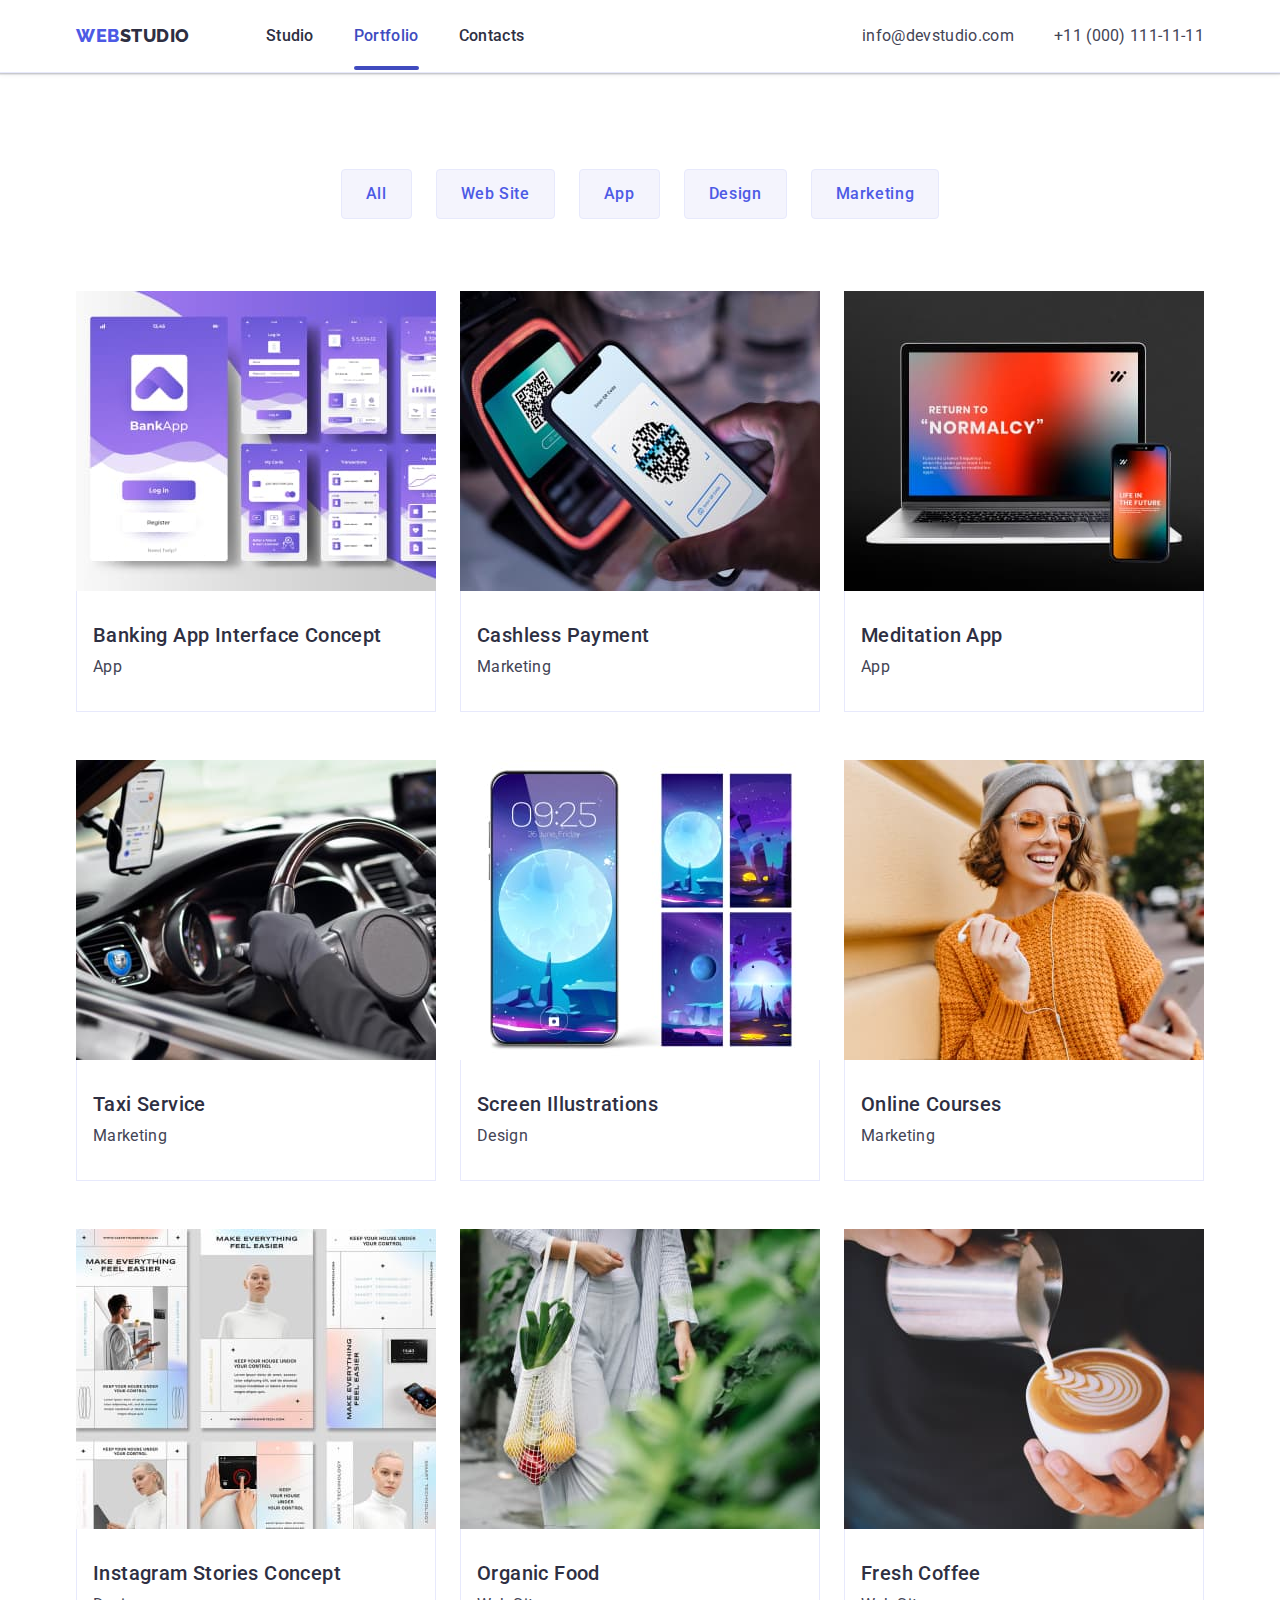
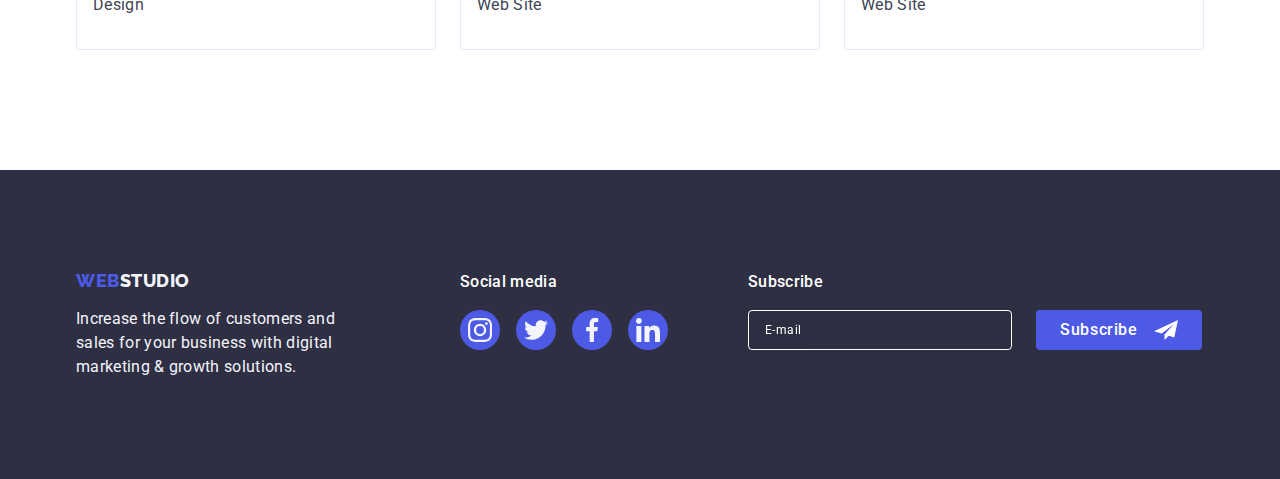
==== portfolio.html @ ccd5f192 "create repo" ====
<!DOCTYPE html>
<html lang="en">
  <head>
    <meta charset="UTF-8" />
    <meta http-equiv="X-UA-Compatible" content="IE=edge" />
    <meta name="viewport" content="width=device-width, initial-scale=1.0" />
    <link rel="preconnect" href="https://fonts.googleapis.com" />
    <link rel="preconnect" href="https://fonts.gstatic.com" crossorigin />
    <link rel="preconnect" href="https://fonts.googleapis.com" />
    <link rel="preconnect" href="https://fonts.gstatic.com" crossorigin />
    <link
      href="https://fonts.googleapis.com/css2?family=Raleway:wght@800&family=Roboto:wght@400;500;700;900&display=swap"
      rel="stylesheet"
    />
    <link
      rel="stylesheet"
      href="https://cdn.jsdelivr.net/npm/modern-normalize@1.1.0/modern-normalize.min.css"
    />
    <link rel="stylesheet" href="./css/styles.css" />
    <title><Studio>WebStudio</title>
  </head>
  <body>
    <header class="header">
      <div class="container head-container">
        <nav class="nav">
          <a href="./index.html" class="link-head link"
            >Web<span class="logo">Studio</span></a
          >
          <ul class="list nav-list">
            <li class="nav-item">
              <a class="link-nav link" href="./index.html">Studio</a>
            </li>
            <li class="nav-item">
              <a class="link-nav link active" href="./portfolio.html"
                >Portfolio</a
              >
            </li>
            <li class="nav-item">
              <a class="link-nav link" href="">Contacts</a>
            </li>
          </ul>
        </nav>
        <address class="contact">
          <ul class="list contact-list">
            <li>
              <a class="link-contact link" href="mailto:info@devstudio.com"
                >info@devstudio.com</a
              >
            </li>
            <li>
              <a class="link-contact link" href="tel:+110001111111"
                >+11 (000) 111-11-11</a
              >
            </li>
          </ul>
        </address>
      </div>
    </header>
    <main>
      <!-- ------------------------------PORTFOLIO----------------- -->

      <section class="portfolio-section">
        <div class="container portfolio-container">
          <h1 class="visually-hidden">/</h1>
          <ul class="btn-list list">
            <li class="btn-item">
              <button class="button-portfolio" type="button">All</button>
            </li>
            <li class="btn-item">
              <button class="button-portfolio" type="button">Web Site</button>
            </li>
            <li class="btn-item">
              <button class="button-portfolio" type="button">App</button>
            </li>
            <li class="btn-item">
              <button class="button-portfolio" type="button">Design</button>
            </li>
            <li class="btn-item">
              <button class="button-portfolio" type="button">Marketing</button>
            </li>
          </ul>
          <ul class="list portfolio-img">
            <li class="portfolio-item">
              <a class="portfolio-link link" href="">
                <div class="portfolio-block">
                  <img
                    src="./images/portfolio/pbanking1.jpg"
                    width="360"
                    height="300"
                    alt="Banking App Interface Concept"
                  />
                  <p class="portfolio-cover-text">
                    14 Stylish and User-Friendly App Design Concepts · Task
                    Manager App · Calorie Tracker App · Exotic Fruit Ecommerce
                    App · Cloud Storage App
                  </p>
                </div>
                <div class="title-card">
                  <h2 class="title">Banking App Interface Concept</h2>
                  <p class="text">App</p>
                </div>
              </a>
            </li>
            <li class="portfolio-item">
              <a class="portfolio-link link" href="">
                <div class="portfolio-block">
                  <img
                    src="./images/portfolio/ppayment2.jpg"
                    width="360"
                    height="300"
                    alt="Cashless Payment"
                  />
                  <p class="portfolio-cover-text">
                    14 Stylish and User-Friendly App Design Concepts · Task
                    Manager App · Calorie Tracker App · Exotic Fruit Ecommerce
                    App · Cloud Storage App
                  </p>
                </div>
                <div class="title-card">
                  <h2 class="title">Cashless Payment</h2>
                  <p class="text">Marketing</p>
                </div>
              </a>
            </li>
            <li class="portfolio-item">
              <a class="portfolio-link link" href="">
                <div class="portfolio-block">
                  <img
                    src="./images/portfolio/pmeditation3.jpg"
                    width="360"
                    height="300"
                    alt="Meditation App"
                  />
                  <p class="portfolio-cover-text">
                    14 Stylish and User-Friendly App Design Concepts · Task
                    Manager App · Calorie Tracker App · Exotic Fruit Ecommerce
                    App · Cloud Storage App
                  </p>
                </div>
                <div class="title-card">
                  <h2 class="title">Meditation App</h2>
                  <p class="text">App</p>
                </div>
              </a>
            </li>
            <li class="portfolio-item">
              <a class="portfolio-link link" href="">
                <div class="portfolio-block">
                  <img
                    src="./images/portfolio/ptaxi4.jpg"
                    width="360"
                    height="300"
                    alt="Taxi Service"
                  />
                  <p class="portfolio-cover-text">
                    14 Stylish and User-Friendly App Design Concepts · Task
                    Manager App · Calorie Tracker App · Exotic Fruit Ecommerce
                    App · Cloud Storage App
                  </p>
                </div>
                <div class="title-card">
                  <h2 class="title">Taxi Service</h2>
                  <p class="text">Marketing</p>
                </div>
              </a>
            </li>
            <li class="portfolio-item">
              <a class="portfolio-link link" href="">
                <div class="portfolio-block">
                  <img
                    src="./images/portfolio/pscreen5.jpg"
                    width="360"
                    height="300"
                    alt="Screen Illustrations"
                  />
                  <p class="portfolio-cover-text">
                    14 Stylish and User-Friendly App Design Concepts · Task
                    Manager App · Calorie Tracker App · Exotic Fruit Ecommerce
                    App · Cloud Storage App
                  </p>
                </div>
                <div class="title-card">
                  <h2 class="title">Screen Illustrations</h2>
                  <p class="text">Design</p>
                </div>
              </a>
            </li>
            <li class="portfolio-item">
              <a class="portfolio-link link" href="">
                <div class="portfolio-block">
                  <img
                    src="./images/portfolio/pcourses6.jpg"
                    width="360"
                    height="300"
                    alt="Online Courses"
                  />
                  <p class="portfolio-cover-text">
                    14 Stylish and User-Friendly App Design Concepts · Task
                    Manager App · Calorie Tracker App · Exotic Fruit Ecommerce
                    App · Cloud Storage App
                  </p>
                </div>
                <div class="title-card">
                  <h2 class="title">Online Courses</h2>
                  <p class="text">Marketing</p>
                </div>
              </a>
            </li>
            <li class="portfolio-item">
              <a class="portfolio-link link" href="">
                <div class="portfolio-block">
                  <img
                    src="./images/portfolio/pstories7.jpg"
                    width="360"
                    height="300"
                    alt="Instagram Stories Concept"
                  />
                  <p class="portfolio-cover-text">
                    14 Stylish and User-Friendly App Design Concepts · Task
                    Manager App · Calorie Tracker App · Exotic Fruit Ecommerce
                    App · Cloud Storage App
                  </p>
                </div>
                <div class="title-card">
                  <h2 class="title">Instagram Stories Concept</h2>
                  <p class="text">Design</p>
                </div>
              </a>
            </li>
            <li class="portfolio-item">
              <a class="portfolio-link link" href="">
                <div class="portfolio-block">
                  <img
                    src="./images/portfolio/porganic8.jpg"
                    width="360"
                    height="300"
                    alt="Organic Food"
                  />
                  <p class="portfolio-cover-text">
                    14 Stylish and User-Friendly App Design Concepts · Task
                    Manager App · Calorie Tracker App · Exotic Fruit Ecommerce
                    App · Cloud Storage App
                  </p>
                </div>
                <div class="title-card">
                  <h2 class="title">Organic Food</h2>
                  <p class="text">Web Site</p>
                </div>
              </a>
            </li>
            <li class="portfolio-item">
              <a class="portfolio-link link" href="">
                <div class="portfolio-block">
                  <img
                    src="./images/portfolio/pcoffee9.jpg"
                    width="360"
                    height="300"
                    alt="Fresh Coffee"
                  />
                  <p class="portfolio-cover-text">
                    14 Stylish and User-Friendly App Design Concepts · Task
                    Manager App · Calorie Tracker App · Exotic Fruit Ecommerce
                    App · Cloud Storage App
                  </p>
                </div>
                <div class="title-card">
                  <h2 class="title">Fresh Coffee</h2>
                  <p class="text">Web Site</p>
                </div>
              </a>
            </li>
          </ul>
        </div>
      </section>
    </main>
    <!-- ----------------------------------FOOTER-------------------------- -->
    <footer class="footer">
      <div class="footer-container">
        <div class="footer-position">
          <a class="link-footer link" href="./index.html"
            >Web<span class="logo-footer">Studio</span></a
          >
          <p class="footer-text">
            Increase the flow of customers and sales for your business with
            digital marketing & growth solutions.
          </p>
        </div>
        <div class="footer-soc">
          <p class="soc-title">Social media</p>
          <ul class="footer-soc-item">
            <li class="team-soc-item list">
              <a
                class="footer-soc-link"
                href=""
                aria-label="instagram"
                target="_blank"
                rel="noopener noreferrer"
              >
                <svg class="team-soc-icon" width="24" height="24">
                  <use href="./images/icons.svg#icon-instagram"></use></svg
              ></a>
            </li>

            <li class="team-soc-item list">
              <a
                class="footer-soc-link"
                href=""
                aria-label="twitter"
                target="_blank"
                rel="noopener noreferrer"
              >
                <svg class="team-soc-icon" width="24" height="24">
                  <use href="./images/icons.svg#icon-twitter"></use></svg
              ></a>
            </li>
            <li class="team-soc-item list">
              <a
                class="footer-soc-link"
                href=""
                aria-label="facebook"
                target="_blank"
                rel="noopener noreferrer"
              >
                <svg class="team-soc-icon" width="24" height="24">
                  <use href="./images/icons.svg#icon-facebook"></use></svg
              ></a>
            </li>
            <li class="team-soc-item list">
              <a
                class="footer-soc-link"
                href=""
                aria-label="linkedin"
                target="_blank"
                rel="noopener noreferrer"
              >
                <svg class="team-soc-icon" width="24" height="24">
                  <use href="./images/icons.svg#icon-linkedin"></use></svg
              ></a>
            </li>
          </ul>
        </div>

        <div class="footer-form">
          <p class="footer-title">Subscribe</p>
          <form class="subscribe-form">
            <label class="subscribe-lable">
              <input
                class="subscribe-input"
                type="email"
                name="email-address"
                placeholder="E-mail"
              />
            </label>
            <button class="subscribe-btn" type="submit">
              Subscribe
              <svg class="footer-btn-icon" width="24" height="24">
                <use href="./images/icons.svg#icon-footer_btn"></use>
              </svg>
            </button>
          </form>
        </div>
      </div>
    </footer>
  </body>
</html>
---- css/styles.css ----
:root {
  --text-color: #434455;
  --primary-color: #ffffff;
  --btn-color: #4d5ae5;
  --active-color: #404bbf;
  --second-color: #f4f4fd;
  --color-dark: #2e2f42;
  --color-grey: #8e8f99;
  --transition: 250ms cubic-bezier(0.4, 0, 0.2, 1);
  --button: #e7e9fc;
}
body {
  font-family: "Roboto", sans-serif;
  color: var(--text-color);
  background-color: var(--primary-color);
}
h1,
h2,
h3,
h4,
h5,
h6,
p {
  margin-top: 0;
  margin-bottom: 0;
}
ul,
ol {
  margin: 0;
  padding-left: 0;
}
img {
  display: block;
  max-width: 100%;
}
.visually-hidden {
  position: absolute;
  width: 1px;
  height: 1px;
  margin: -1px;
  border: 0;
  padding: 0;

  white-space: nowrap;
  clip-path: inset(100%);
  clip: rect(0 0 0 0);
  overflow: hidden;
}
.link {
  text-decoration: none;
}
.list {
  list-style: none;
}
.header {
  border-bottom: 1px solid var(--button);
  box-shadow: 0px 2px 1px rgba(46, 47, 66, 0.08),
    0px 1px 1px rgba(46, 47, 66, 0.16), 0px 1px 6px rgba(46, 47, 66, 0.08);
}
.container {
  max-width: 1158px;
  padding: 0 15px;
  margin: 0 auto;
  margin-left: auto;
  margin-right: auto;
}
/* -------------------------HEADER----------------- */
.head-container {
  display: flex;
  align-items: center;
  flex-grow: 1;
}
.nav {
  display: flex;
  align-items: center;
  flex-grow: 1;
}
.nav-list {
  display: flex;
  flex-direction: row;
  align-items: flex-start;
  gap: 40px;
}
.nav-item {
  padding: 24px 0;
}
.link-head {
  font-family: "Raleway", sans-serif;
  font-weight: 800;
  color: var(--btn-color);
  font-size: 18px;
  line-height: 1.17;
  letter-spacing: 0.03em;
  text-transform: uppercase;
  display: flex;
  align-items: center;
  margin-right: 76px;
}
.logo {
  color: var(--color-dark);
  display: flex;
  align-items: center;
}
.contact {
  font-style: normal;
  margin-left: auto;
}
.contact-list {
  display: flex;
  gap: 40px;
}
.contact-item {
}

.logo {
  color: var(--color-dark);
}
.link-nav:focus {
  color: var(--active-color);
}
.link-nav:hover {
  color: var(--active-color);
}
.link-logo {
  font-weight: 800;
  color: var(--second-color);
}
.link-nav {
  font-weight: 500;
  font-size: 16px;
  line-height: 1.5;
  letter-spacing: 0.02em;
  color: var(--color-dark);
  padding: 24px 0;
  transition: color var(--transition);
}
.active {
  position: relative;
  color: var(--active-color);
  transition: color var(--transition);
}
.active::after {
  content: "";
  position: absolute;
  width: 100%;
  height: 4px;
  left: 0;
  bottom: -1px;
  background: var(--active-color);
  border-radius: 2px;
}

.link-contact {
  font-size: 16px;
  line-height: 1.5;
  letter-spacing: 0.02em;
  color: var(--text-color);
  width: 153px;
  padding: 24px 0;
  transition: color var(--transition);
}
.link-contact:hover {
  color: var(--active-color);
}
.link-contact:focus {
  color: var(--active-color);
}

/* ---------------------------MAIN----------------------- */
.section-main {
  max-width: 1440px;
  background-image: linear-gradient(
      rgba(46, 47, 66, 0.7),
      rgba(46, 47, 66, 0.7)
    ),
    url(../images/main-bkg.jpg);
  background-color: var(--color-dark);
  background-repeat: no-repeat;
  background-position: center;
  background-size: cover;
  padding: 188px 0;
  margin: 0 auto;
}
.title-main {
  font-weight: 700;
  font-size: 56px;
  line-height: 1.07;
  text-align: center;
  letter-spacing: 0.02em;
  color: var(--primary-color);
  max-width: 496px;
  margin-left: auto;
  margin-right: auto;
}
.button {
  cursor: pointer;
  font-family: "Roboto", sans-serif;
  background-color: var(--btn-color);
  font-weight: 500;
  font-size: 16px;
  line-height: 1.5;
  letter-spacing: 0.04em;
  color: var(--primary-color);
  box-shadow: 0px 4px 4px rgba(0, 0, 0, 0.15);
  border-radius: 4px;
  padding: 16px 32px;
  margin-top: 48px;
  margin-left: auto;
  margin-right: auto;
  display: block;
  min-width: 169px;
  height: 56px;
  border: none;
  transition: background-color var(--transition);
}
.button:hover {
  background-color: var(--active-color);
}
.button:focus {
  background-color: var(--active-color);
}
/* --------------------------TEXT------------------------ */
.text-section {
  padding-top: 120px;
  padding-bottom: 120px;
}
.text {
  font-size: 16px;
  line-height: 1.5;
  letter-spacing: 0.02em;
  color: var(--text-color);
}
.text-list {
  display: flex;
  gap: 24px;
}
.text-item {
  width: calc((100% - 24px) / 3);
}
.text-icon-container {
  display: flex;
  align-items: center;
  justify-content: center;
  width: 264px;
  height: 112px;
  background: var(--second-color);
  border-radius: 4px;
  margin-bottom: 8px;
}
.text-icon {
}

.title-three {
  font-weight: 500;
  font-size: 20px;
  line-height: 1.2;
  letter-spacing: 0.02em;
  color: var(--color-dark);
  margin-bottom: 8px;
}
.title-two {
  font-size: 36px;
  line-height: 1.11;
  text-align: center;
  letter-spacing: 0.02em;
  text-transform: capitalize;
  color: var(--color-dark);
  margin-bottom: 72px;
}
/* ----------------------------IMG------------------------------ */
.img-section {
  padding-bottom: 120px;
  left: 156px;
  top: 1016px;
}
.img-list {
  display: flex;
  gap: 24px;
}
.im-item {
  flex-basis: calc((100% - 24px) / 2);
}
/* -----------------------------TEAM------------------------------- */
.team-section {
  padding-top: 120px;
  padding-bottom: 120px;
  background-color: var(--second-color);
}
.team-list {
  display: flex;
  gap: 24px;
}
.team-title {
  font-size: 36px;
  line-height: 1.11;
  text-align: center;
  letter-spacing: 0.02em;
  text-transform: capitalize;
  color: var(--color-dark);
  margin-bottom: 72px;
}
.team-three {
  font-weight: 500;
  font-size: 20px;
  line-height: 1.2;
  letter-spacing: 0.02em;
  color: var(--color-dark);
  text-align: center;
  margin-bottom: 8px;
}
.team-name {
  padding: 32px 0;
}
.team-item-img {
  flex-basis: calc((100% - 24px) / 3);
  padding-top: 232;
  padding-bottom: 120;
}
.team-text {
  font-size: 16px;
  line-height: 1.5;
  letter-spacing: 0.02em;
  color: var(--text-color);
  text-align: center;
  text-align: center;
}
.team-soc {
  display: flex;
  gap: 24px;
  justify-content: center;
  margin-top: 8px;
}
.team-soc-item {
  width: 40px;
  height: 40px;
}
.team-soc-link {
  display: flex;
  gap: 24px;
  width: 100%;
  height: 100%;
  border-radius: 50%;
  background-color: var(--btn-color);
  transition: var(--transition);
  align-items: center;
  justify-content: center;
  transition: background-color var(--transition);
}
.team-soc-link:hover,
.team-soc-link:focus {
  background: var(--active-color);
}

.team-soc-icon {
  fill: var(--second-color);
  transition: var(--transition);
}

.team {
  background-color: var(--second-color);
}
.team-item {
  background-color: var(--primary-color);
  box-shadow: 0px 1px 6px rgba(46, 47, 66, 0.08),
    0px 1px 1px rgba(46, 47, 66, 0.16), 0px 2px 1px rgba(46, 47, 66, 0.08);
  border-radius: 0px 0px 4px 4px;
}
/* ---------------------------CUSTOMERS-------------------------- */
.customers-section {
  padding-top: 120px;
  padding-bottom: 120px;
}

.cust-title {
  font-size: 36px;
  line-height: 1.11;
  text-align: center;
  letter-spacing: 0.02em;
  text-transform: capitalize;
  color: var(--color-dark);
  margin-bottom: 72px;
}
.cust-list {
  display: flex;
  gap: 24px;
}
.cust-item {
  width: 168px;
  height: 88px;
  border-radius: 4px;
}
.cust-link {
  width: 100%;
  height: 100%;
  border: 1px solid var(--color-grey);
  border-radius: 4px;
  display: flex;
  align-items: center;
  justify-content: center;
  color: var(--color-grey);
  transition: color var(--transition), border-color var(--transition);
}
.cust-link:hover,
.cust-link:focus {
  color: var(--active-color);
  border-color: var(--active-color);
}
.cust-icon {
  fill: currentColor;
}

/* -----------------------------FOOTER--------------------------- */
.footer-container {
  max-width: 1158px;
  padding: 0 15px;
  margin: 0 auto;
  margin-left: auto;
  margin-right: auto;
  display: flex;
  align-items: baseline;
}

.footer {
  background-color: var(--color-dark);
  left: 0px;
  top: 2280px;
  padding: 100px 0;
}
.footer-position {
  margin-right: 120px;
}
.link-footer {
  font-family: "Raleway", sans-serif;
  font-size: 18px;
  font-weight: 800;
  line-height: 1.17;
  letter-spacing: 0.03em;
  text-transform: uppercase;
  color: var(--btn-color);
  display: inline-block;
  margin-bottom: 16px;
}
.logo-footer {
  color: var(--second-color);
}
.footer-text {
  color: var(--second-color);
  font-size: 16px;
  line-height: 1.5;
  letter-spacing: 0.02em;
  width: 264px;
}

.footer-soc-item {
  display: flex;
  gap: 16px;
  margin-top: 16px;
}
.soc-title {
  font-style: normal;
  font-weight: 500;
  font-size: 16px;
  line-height: 24px;
  letter-spacing: 0.02em;
  color: var(--primary-color);
  margin-bottom: 16px;
}
.footer-soc-link {
  display: flex;
  align-items: center;
  justify-content: center;
  gap: 16px;
  width: 100%;
  height: 100%;
  border-radius: 50%;
  background-color: var(--btn-color);
  transition: background-color var(--transition);
}
.footer-soc-link:hover,
.footer-soc-link:focus {
  background: #31d0aa;
}

.footer-form {
  margin-left: 80px;
}
.footer-title {
  font-weight: 500;
  font-size: 16px;
  line-height: 1.5;
  letter-spacing: 0.02em;
  color: var(--primary-color);
  margin-bottom: 16px;
}
.subscribe-form {
  display: flex;
  gap: 24px;
}
.subscribe-input {
  min-width: 264px;
  height: 40px;
  font-size: 12px;
  line-height: 1.5;
  letter-spacing: 0.04em;
  color: var(--primary-color);
  padding-left: 16px;
  border: 1px solid var(--primary-color);
  border-radius: 4px;
  background-color: transparent;
  filter: drop-shadow(0px 4px 4px rgba(0, 0, 0, 0.15));
}
.subscribe-input::placeholder {
  font-weight: 400;
  font-size: 12px;
  line-height: 2;
  letter-spacing: 0.04em;
  color: var(--primary-color);
}

.subscribe-btn {
  min-width: 165px;
  height: 40px;
  display: flex;
  flex-direction: row;
  justify-content: center;
  align-items: center;
  padding: 8px 24px;
  background-color: var(--btn-color);
  border-radius: 4px;
  font-weight: 500;
  font-size: 16px;
  line-height: 1.5;
  text-align: center;
  letter-spacing: 0.04em;
  color: var(--primary-color);
  cursor: pointer;
  border: none;
}

.footer-btn-icon {
  margin-left: 16px;
}

/* ------------------------PORTFOLIO--------------------------- */
.portfolio-section {
  padding-bottom: 120px;
  padding-top: 96px;
}
.btn-list {
  display: flex;
  gap: 24px;
  flex-direction: row;
  flex-basis: calc((100% - 24px) / 4);
  margin-bottom: 72px;
  margin-left: 271px;
  justify-content: center;
  margin-left: auto;
  margin-right: auto;
}
.btn-item {
  transition: var(--transition), border-color var(--transition),
    box-shadow var(--transition);
}
.button-portfolio {
  cursor: pointer;
  font-family: "Roboto", sans-serif;
  font-weight: 500;
  font-size: 16px;
  line-height: 1.5;
  letter-spacing: 0.04em;
  color: var(--btn-color);
  background-color: var(--second-color);
  border: 1px solid var(--button);
  border-radius: 4px;
  padding: 12px 24px 12px 24px;
  box-sizing: border-box;
  transition: color var(--transition), background-color var(--transition),
    border-color var(--transition), box-shadow var(--transition);
}
.button-portfolio:hover {
  color: var(--primary-color);
  background-color: var(--active-color);
  border: 1px solid transparent;
  box-shadow: 0px 3px 1px rgba(0, 0, 0, 0.1), 0px 2px 1px rgba(0, 0, 0, 0.08),
    0px 2px 2px rgba(0, 0, 0, 0.12);
  border-radius: 4px;
}
.button-portfolio:focus {
  color: var(--primary-color);
  background-color: var(--active-color);
  border: 1px solid transparent;
  box-shadow: 0px 3px 1px rgba(0, 0, 0, 0.1), 0px 2px 1px rgba(0, 0, 0, 0.08),
    0px 2px 2px rgba(0, 0, 0, 0.12);
  border-radius: 4px;
}
.portfolio-img {
  display: flex;
  flex-wrap: wrap;
  column-gap: 24px;
  row-gap: 48px;
  margin-top: 72px;
  box-sizing: border-box;
}
.title-card {
  text-align: none;
  padding: 32px 16px;
  border: 1px solid var(--button);
  border-top: none;
  transition: var(--transition);
}
.title-card:hover,
.portfolio-item:hover {
  box-shadow: 0px 1px 6px rgba(46, 47, 66, 0.08),
    0px 1px 1px rgba(46, 47, 66, 0.16), 0px 2px 1px rgba(46, 47, 66, 0.08);
}
.title {
  font-weight: 500;
  font-size: 20px;
  line-height: 1.2;
  letter-spacing: 0.02em;
  color: var(--color-dark);
  margin-bottom: 8px;
}
.portfolio-item {
  width: 360px;
  box-sizing: border-box;
  width: calc((100% - 48px) / 3);
}
.portfolio-link {
  display: block;
  transition: box-shadow var(--transition);
}

.portfolio-link:hover,
.portfolio-link:focus {
  box-shadow: 0px 1px 6px rgba(46, 47, 66, 0.08),
    0px 1px 1px rgba(46, 47, 66, 0.16), 0px 2px 1px rgba(46, 47, 66, 0.08);
}
.portfolio-link:hover .portfolio-cover-text {
  transform: translateY(0%);
}
.portfolio-link:focus .portfolio-cover-text {
  transform: translateY(0%);
}

.portfolio-block {
  position: relative;
  overflow: hidden;
}
.portfolio-cover-block {
  position: absolute;
  /* background-color: var(--btn-color); */
  height: 100%;
  top: 0;
  left: 0;
  transform: translateY(100%);
  transition: transform var(--transition);
}
.portfolio-cover-text {
  position: absolute;
  top: 0;
  font-size: 16px;
  line-height: 1.5;
  letter-spacing: 0.02em;
  color: var(--second-color);
  padding: 40px 32px;
  background-color: var(--btn-color);
  width: 100%;
  height: 100%;
  transform: translateY(100%);
  transition: transform var(--transition);
}
.portfolio-item:hover .portfolio-cover-block {
  transform: translate(0);
}
/* ------------------------------MODAL------------------------ */
.backdrop {
  position: fixed;
  top: 0;
  z-index: 999;
  width: 100%;
  height: 100%;
  background-color: rgba(46, 47, 66, 0.4);
  transition: opacity var(--transition), visibility var(--transition);
}
.backdrop.is-hidden .modal {
  transform: translate(-50%, -50%) scale(0);
}

.modal {
  position: absolute;
  top: 50%;
  left: 50%;
  transform: translate(-50%, -50%) scale(1);
  transition: transform var(--transition);
  width: 408px;
  min-height: 584px;
  background-color: #fcfcfc;
  box-shadow: 0px 1px 1px rgba(0, 0, 0, 0.14), 0px 1px 3px rgba(0, 0, 0, 0.12),
    0px 2px 1px rgba(0, 0, 0, 0.2);
  border-radius: 4px;
  padding: 72px 24px 24px 24px;
}
.modal-btn {
  display: flex;
  align-items: center;
  justify-content: center;
  position: absolute;
  width: 24px;
  height: 24px;
  top: 24px;
  right: 24px;
  padding: 0;
  background-color: var(--button);
  border: 1px solid rgba(0, 0, 0, 0.1);
  border-radius: 50%;
  cursor: pointer;
  transition: background-color var(--transition), border var(--transition);
}
.modal-btn:focus,
.modal-btn:hover {
  border: none;
  background-color: var(--active-color);
  fill: var(--primary-color);
}
.is-hidden {
  visibility: hidden;
  opacity: 0;
  pointer-events: none;
}
.modal-close {
  transition: fill var(--transition);
}
.modal-text {
  font-weight: 500;
  font-size: 16px;
  line-height: 1.5;
  text-align: center;
  letter-spacing: 0.02em;
  color: var(--color-dark);
  margin-bottom: 16px;
}
.modal-form {
  display: flex;
  flex-direction: column;
}
.modal-name {
  margin-bottom: 8px;
}
.input-wrap {
  position: relative;
  max-width: 360px;
  height: 40px;
}
.modal-label {
  /* height: 100%; */
  font-size: 12px;
  line-height: 1.17;
  letter-spacing: 0.04em;
  color: var(--color-grey);
  margin-bottom: 4px;
  display: block;
}
.user {
  height: 100%;
  width: 100%;
  border: 1px solid rgba(46, 47, 66, 0.4);
  border-radius: 4px;
  outline: transparent;
  background-color: transparent;
  padding-left: 38px;
  padding-right: 24px;
  transition: border-color var(--transition);
}
.user:focus {
  border: 1px solid var(--btn-color);
  border-radius: 4px;
}
.user:focus + .modal-icon {
  stroke: var(--btn-color);
  fill: var(--btn-color);
}

.modal-input-phone {
  height: 40px;
  border: 1px solid rgba(46, 47, 66, 0.4);
  border-radius: 4px;
}

.modal-input-email {
  height: 40px;
  border: 1px solid rgba(46, 47, 66, 0.4);
  border-radius: 4px;
}
.comment {
  margin-bottom: 16px;
}
.user-comment {
  width: 100%;
  height: 120px;
  color: rgba(46, 47, 66, 0.4);
  border: 1px solid rgba(46, 47, 66, 0.4);
  border-radius: 4px;
  padding: 8px 16px;
  font-size: 12px;
  line-height: 1.17;
  letter-spacing: 0.04em;
  resize: none;
  outline: transparent;
  background-color: transparent;
  transition: border-color var(--transition);
}
.user-comment:focus {
  border: 1px solid var(--btn-color);
  border-radius: 4px;
}
.user-comment::placeholder {
  color: rgba(46, 47, 66, 0.4);
  font-weight: 400;
  font-size: 12px;
  line-height: 1.16;
  letter-spacing: 0.04em;
}
.modal-icon {
  position: absolute;
  left: 16px;
  top: 50%;
  fill: var(--color-dark);
  transform: translateY(-50%);
  transition: fill var(--transition);
}
.modal-policy {
  margin-bottom: 24px;
}
.check-text {
  font-size: 12px;
  line-height: 1.17;
  letter-spacing: 0.04em;
  color: var(--color-grey);
}
.check-text a {
  color: var(--btn-color);
  text-decoration: underline;
}
.check {
}
.check-text span {
  width: 16px;
  height: 16px;
  border: 1px solid rgba(46, 47, 66, 0.4);
  border-radius: 2px;
  margin-right: 8px;
  display: inline-flex;
  align-items: center;
  justify-content: center;
  fill: transparent;
  transition: background-color var(--transition), border var(--transition),
    fill var(--transition);
}
.input-check:checked + .check-text span {
  background-color: var(--active-color);
  border: none;
  fill: var(--second-color);
}
.modal-button {
  min-width: 169px;
  height: 56px;
  background: var(--btn-color);
  box-shadow: 0px 4px 4px rgba(0, 0, 0, 0.15);
  border-radius: 4px;
  font-weight: 500;
  font-size: 16px;
  line-height: 1.5;
  display: block;
  text-align: center;
  letter-spacing: 0.04em;
  color: var(--primary-color);
  margin-left: auto;
  margin-right: auto;
  cursor: pointer;
  border: none;
  transition: background-color var(--transition);
}
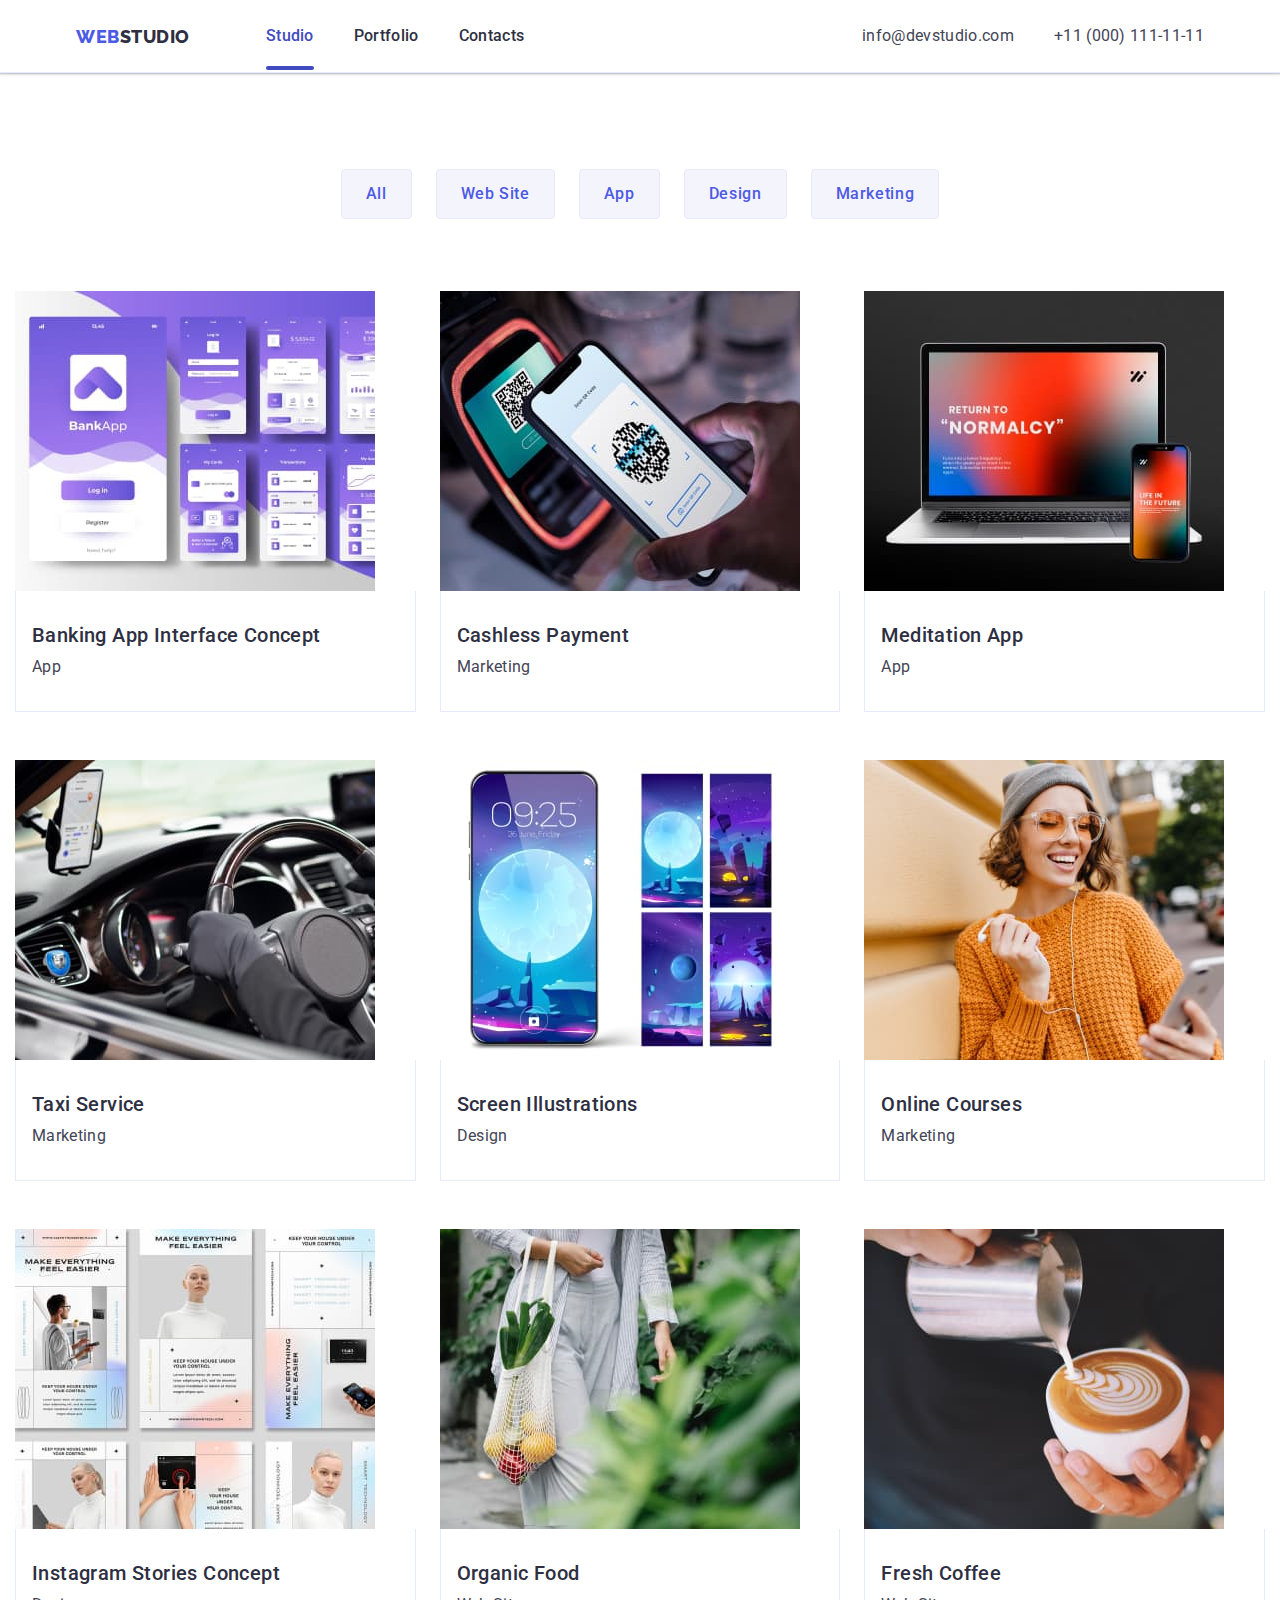
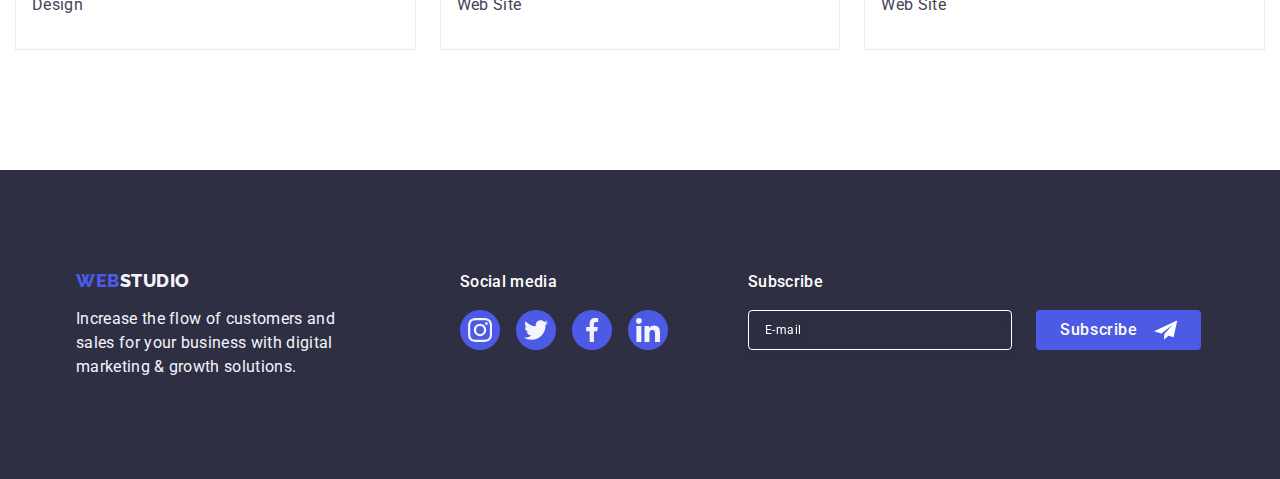
==== commit 9d133f51: "editing mentors mistake" ====
--- a/portfolio.html
+++ b/portfolio.html
@@ -26,14 +26,18 @@
           <a href="./index.html" class="link-head link"
             >Web<span class="logo">Studio</span></a
           >
+          <button class="menu-toggle" data-menu-open>
+            <svg class="head-menu" width="32" height="22">
+              <use href="./images/icons.svg#icon-icon-menu"></use>
+            </svg>
+          </button>
+
           <ul class="list nav-list">
             <li class="nav-item">
-              <a class="link-nav link" href="./index.html">Studio</a>
+              <a class="link-nav link active" href="./index.html">Studio</a>
             </li>
             <li class="nav-item">
-              <a class="link-nav link active" href="./portfolio.html"
-                >Portfolio</a
-              >
+              <a class="link-nav link" href="./portfolio.html">Portfolio</a>
             </li>
             <li class="nav-item">
               <a class="link-nav link" href="">Contacts</a>
@@ -42,18 +46,113 @@
         </nav>
         <address class="contact">
           <ul class="list contact-list">
-            <li>
+            <li class="contact-item">
               <a class="link-contact link" href="mailto:info@devstudio.com"
                 >info@devstudio.com</a
               >
             </li>
-            <li>
+            <li class="contact-item">
               <a class="link-contact link" href="tel:+110001111111"
                 >+11 (000) 111-11-11</a
               >
             </li>
           </ul>
         </address>
+      </div>
+
+      <div class="mob-menu is-hidden" data-menu>
+        <div>
+          <button class="menu" data-menu-close>
+            <svg class="mob-close" width="8" height="8">
+              <use href="./images/icons.svg#icon-close_christ"></use>
+            </svg>
+          </button>
+          <ul class="list mob-menu-list">
+            <li class="mob-menu-item">
+              <a class="mob-menu-link link studio-color" href="./index.html"
+                >Studio</a
+              >
+            </li>
+            <li class="mob-menu-item">
+              <a class="mob-menu-link link" href="./portfolio.html"
+                >Portfolio</a
+              >
+            </li>
+            <li class="mob-menu-item">
+              <a class="mob-menu-link link" href="">Contacts</a>
+            </li>
+          </ul>
+        </div>
+
+        <div>
+          <address class="contact">
+            <ul class="list mob-menu-contact">
+              <li class="mob-menu-item">
+                <a class="mob-link-tel link" href="tel:+110001111111"
+                  >+11 (000) 111-11-11</a
+                >
+              </li>
+              <li class="mob-menu-item">
+                <a
+                  class="mob-link-contact link"
+                  href="mailto:info@devstudio.com"
+                  >info@devstudio.com</a
+                >
+              </li>
+            </ul>
+          </address>
+          <ul class="mob-menu-soc-item">
+            <li class="mob-soc-item list">
+              <a
+                class="mob-soc-link"
+                href=""
+                aria-label="instagram"
+                target="_blank"
+                rel="noopener noreferrer"
+              >
+                <svg class="team-soc-icon" width="24" height="24">
+                  <use href="./images/icons.svg#icon-instagram"></use></svg
+              ></a>
+            </li>
+
+            <li class="mob-soc-item list">
+              <a
+                class="mob-soc-link"
+                href=""
+                aria-label="twitter"
+                target="_blank"
+                rel="noopener noreferrer"
+              >
+                <svg class="team-soc-icon" width="24" height="24">
+                  <use href="./images/icons.svg#icon-twitter"></use></svg
+              ></a>
+            </li>
+            <li class="mob-soc-item list">
+              <a
+                class="mob-soc-link"
+                href=""
+                aria-label="facebook"
+                target="_blank"
+                rel="noopener noreferrer"
+              >
+                <svg class="team-soc-icon" width="24" height="24">
+                  <use href="./images/icons.svg#icon-facebook"></use></svg
+              ></a>
+            </li>
+            <li class="mob-soc-item list">
+              <a
+                class="mob-soc-link"
+                href=""
+                aria-label="linkedin"
+                target="_blank"
+                rel="noopener noreferrer"
+              >
+                <svg class="team-soc-icon" width="24" height="24">
+                  <use href="./images/icons.svg#icon-linkedin"></use></svg
+              ></a>
+            </li>
+          </ul>
+        </div>
       </div>
     </header>
     <main>
--- a/css/styles.css
+++ b/css/styles.css
@@ -52,31 +52,42 @@
 .list {
   list-style: none;
 }
-.header {
-  border-bottom: 1px solid var(--button);
-  box-shadow: 0px 2px 1px rgba(46, 47, 66, 0.08),
-    0px 1px 1px rgba(46, 47, 66, 0.16), 0px 1px 6px rgba(46, 47, 66, 0.08);
-}
+
 .container {
+  width: 100%;
+  padding: 0 15px;
+  margin: 0 auto;
+}
+/* .container {
   max-width: 1158px;
   padding: 0 15px;
   margin: 0 auto;
   margin-left: auto;
   margin-right: auto;
-}
+} */
 /* -------------------------HEADER----------------- */
 .head-container {
+  width: 100%;
   display: flex;
   align-items: center;
   flex-grow: 1;
-}
+  margin: 0 auto;
+}
+.header {
+  max-width: 428px;
+  border-bottom: 1px solid var(--button);
+  box-shadow: 0px 2px 1px rgba(46, 47, 66, 0.08),
+    0px 1px 1px rgba(46, 47, 66, 0.16), 0px 1px 6px rgba(46, 47, 66, 0.08);
+  margin: 0 auto;
+}
+
 .nav {
   display: flex;
   align-items: center;
   flex-grow: 1;
 }
 .nav-list {
-  display: flex;
+  display: none;
   flex-direction: row;
   align-items: flex-start;
   gap: 40px;
@@ -94,22 +105,28 @@
   text-transform: uppercase;
   display: flex;
   align-items: center;
-  margin-right: 76px;
+  padding-top: 24px;
+  padding-bottom: 22px;
+  /* margin-right: 76px; */
 }
 .logo {
   color: var(--color-dark);
   display: flex;
   align-items: center;
 }
+
+.head-menu {
+  margin-right: 9px;
+  fill: var(--color-dark);
+}
+
 .contact {
   font-style: normal;
   margin-left: auto;
 }
 .contact-list {
-  display: flex;
+  display: none;
   gap: 40px;
-}
-.contact-item {
 }
 
 .logo {
@@ -166,29 +183,140 @@
   color: var(--active-color);
 }
 
+.mob-menu {
+  position: fixed;
+  overflow-y: scroll;
+  top: 0;
+  z-index: 2;
+  width: 100%;
+  height: 100%;
+  background-color: var(--primary-color);
+  box-shadow: 0px 2px 1px rgba(46, 47, 66, 0.08),
+    0px 1px 1px rgba(46, 47, 66, 0.16), 0px 1px 6px rgba(46, 47, 66, 0.08);
+  padding: 24px;
+  display: flex;
+  flex-direction: column;
+  justify-content: space-between;
+}
+.menu-toggle {
+  display: block;
+  border: none;
+  background-color: transparent;
+  margin-left: auto;
+}
+.menu {
+  display: flex;
+  align-items: center;
+  justify-content: center;
+  position: absolute;
+  width: 24px;
+  height: 24px;
+  right: 24px;
+  top: 24px;
+  margin-left: auto;
+  padding: 0;
+  background-color: transparent;
+  border: 1px solid var(--color-dark);
+  border-radius: 50%;
+  cursor: pointer;
+  transition: background-color var(--transition), border var(--transition);
+  margin-bottom: 32px;
+}
+.mob-menu-list {
+  display: flex;
+  flex-direction: column;
+  align-items: flex-start;
+  padding: 0px;
+  gap: 40px;
+  margin-left: 16px;
+  margin-top: 56px;
+  top: 80px;
+}
+.mob-menu-link {
+  font-weight: 700;
+  font-size: 36px;
+  line-height: 1.11;
+  letter-spacing: 0.02em;
+  text-transform: capitalize;
+  color: var(--color-dark);
+}
+.studio-color {
+  color: var(--active-color);
+}
+.mob-menu-contact {
+  display: flex;
+  flex-direction: column;
+  align-items: flex-start;
+  padding: 0px;
+  gap: 40px;
+  margin-left: 16px;
+  top: 80px;
+}
+.mob-link-tel {
+  font-weight: 700;
+  font-size: 36px;
+  line-height: 1.11;
+  letter-spacing: 0.02em;
+  text-transform: capitalize;
+  color: var(--btn-color);
+}
+.mob-link-contact {
+  font-weight: 500;
+  font-size: 20px;
+  line-height: 1.2;
+  letter-spacing: 0.02em;
+  color: var(--text-color);
+}
+.mob-menu-soc-item {
+  max-width: 100%;
+  margin-top: 48px;
+  margin-left: 16px;
+  margin-bottom: 16px;
+  display: flex;
+  flex-wrap: wrap;
+  gap: 56px;
+}
+.mob-soc-item {
+  min-width: 40px;
+  min-height: 40px;
+}
+.mob-soc-link {
+  display: flex;
+  align-items: center;
+  justify-content: center;
+  gap: 16px;
+  width: 100%;
+  height: 100%;
+  border-radius: 50%;
+  background-color: var(--btn-color);
+  transition: background-color var(--transition);
+}
+
 /* ---------------------------MAIN----------------------- */
+
 .section-main {
-  max-width: 1440px;
+  max-width: 428px;
   background-image: linear-gradient(
       rgba(46, 47, 66, 0.7),
       rgba(46, 47, 66, 0.7)
     ),
-    url(../images/main-bkg.jpg);
+    url(../images/Dark-bg2x.jpg);
   background-color: var(--color-dark);
   background-repeat: no-repeat;
   background-position: center;
-  background-size: cover;
-  padding: 188px 0;
+  /* background-size: cover; */
+  padding: 112px 0;
   margin: 0 auto;
 }
+
 .title-main {
+  max-width: 320px;
   font-weight: 700;
-  font-size: 56px;
-  line-height: 1.07;
+  font-size: 36px;
+  line-height: 1.11;
   text-align: center;
   letter-spacing: 0.02em;
   color: var(--primary-color);
-  max-width: 496px;
   margin-left: auto;
   margin-right: auto;
 }
@@ -204,7 +332,7 @@
   box-shadow: 0px 4px 4px rgba(0, 0, 0, 0.15);
   border-radius: 4px;
   padding: 16px 32px;
-  margin-top: 48px;
+  margin-top: 72px;
   margin-left: auto;
   margin-right: auto;
   display: block;
@@ -221,8 +349,10 @@
 }
 /* --------------------------TEXT------------------------ */
 .text-section {
-  padding-top: 120px;
-  padding-bottom: 120px;
+  padding-top: 96px;
+  padding-bottom: 96px;
+  max-width: 428px;
+  margin: 0 auto;
 }
 .text {
   font-size: 16px;
@@ -232,27 +362,29 @@
 }
 .text-list {
   display: flex;
-  gap: 24px;
+  flex-wrap: wrap;
+  gap: 72px;
+  align-items: center;
+  justify-content: center;
 }
 .text-item {
-  width: calc((100% - 24px) / 3);
+  width: 100%;
 }
 .text-icon-container {
-  display: flex;
-  align-items: center;
-  justify-content: center;
-  width: 264px;
+  display: none;
+  align-items: center;
+  justify-content: center;
+  width: 396px;
   height: 112px;
   background: var(--second-color);
   border-radius: 4px;
   margin-bottom: 8px;
 }
-.text-icon {
-}
 
 .title-three {
-  font-weight: 500;
-  font-size: 20px;
+  text-align: center;
+  font-weight: 700;
+  font-size: 36px;
   line-height: 1.2;
   letter-spacing: 0.02em;
   color: var(--color-dark);
@@ -269,9 +401,11 @@
 }
 /* ----------------------------IMG------------------------------ */
 .img-section {
+  display: none;
   padding-bottom: 120px;
   left: 156px;
   top: 1016px;
+  margin: 0 auto;
 }
 .img-list {
   display: flex;
@@ -281,14 +415,29 @@
   flex-basis: calc((100% - 24px) / 2);
 }
 /* -----------------------------TEAM------------------------------- */
+
+.team-container {
+  width: 100%;
+  /* padding: 0 82px; */
+  margin: 0 auto;
+  /* display: flex;
+  flex-wrap: wrap;
+  align-items: flex-start;
+  justify-content: center; */
+}
 .team-section {
-  padding-top: 120px;
-  padding-bottom: 120px;
+  max-width: 428px;
+  padding-bottom: 96px;
+  padding-top: 96px;
   background-color: var(--second-color);
+  margin: 0 auto;
 }
 .team-list {
-  display: flex;
-  gap: 24px;
+  flex-wrap: wrap;
+  display: flex;
+  gap: 72px;
+  align-items: center;
+  justify-content: center;
 }
 .team-title {
   font-size: 36px;
@@ -297,6 +446,7 @@
   letter-spacing: 0.02em;
   text-transform: capitalize;
   color: var(--color-dark);
+
   margin-bottom: 72px;
 }
 .team-three {
@@ -312,7 +462,9 @@
   padding: 32px 0;
 }
 .team-item-img {
-  flex-basis: calc((100% - 24px) / 3);
+  width: 100%;
+  height: auto;
+  /* flex-basis: calc((100% - 24px) / 3); */
   padding-top: 232;
   padding-bottom: 120;
 }
@@ -364,14 +516,18 @@
   box-shadow: 0px 1px 6px rgba(46, 47, 66, 0.08),
     0px 1px 1px rgba(46, 47, 66, 0.16), 0px 2px 1px rgba(46, 47, 66, 0.08);
   border-radius: 0px 0px 4px 4px;
+  max-width: 264px;
 }
 /* ---------------------------CUSTOMERS-------------------------- */
 .customers-section {
-  padding-top: 120px;
-  padding-bottom: 120px;
+  max-width: 428px;
+  padding-top: 96px;
+  padding-bottom: 96px;
+  margin: 0 auto;
 }
 
 .cust-title {
+  font-weight: 700;
   font-size: 36px;
   line-height: 1.11;
   text-align: center;
@@ -382,10 +538,14 @@
 }
 .cust-list {
   display: flex;
-  gap: 24px;
+  flex-wrap: wrap;
+  column-gap: 16px;
+  row-gap: 72px;
+  align-items: center;
+  justify-content: center;
 }
 .cust-item {
-  width: 168px;
+  width: 190px;
   height: 88px;
   border-radius: 4px;
 }
@@ -411,23 +571,32 @@
 
 /* -----------------------------FOOTER--------------------------- */
 .footer-container {
-  max-width: 1158px;
+  width: 100%;
   padding: 0 15px;
-  margin: 0 auto;
-  margin-left: auto;
-  margin-right: auto;
-  display: flex;
-  align-items: baseline;
+  display: flex;
+  flex-wrap: wrap;
+  align-items: flex-start;
+  justify-content: center;
 }
 
 .footer {
+  max-width: 428px;
   background-color: var(--color-dark);
   left: 0px;
   top: 2280px;
-  padding: 100px 0;
+  padding-top: 110px;
+  padding-bottom: 82px;
+  margin: 0 auto;
 }
 .footer-position {
-  margin-right: 120px;
+  width: 268px;
+  height: 112px;
+  margin-bottom: 72px;
+  display: flex;
+  gap: 16px;
+  flex-wrap: wrap;
+  align-items: center;
+  justify-content: center;
 }
 .link-footer {
   font-family: "Raleway", sans-serif;
@@ -438,7 +607,9 @@
   text-transform: uppercase;
   color: var(--btn-color);
   display: inline-block;
-  margin-bottom: 16px;
+  align-items: center;
+  margin-right: auto;
+  margin-left: auto;
 }
 .logo-footer {
   color: var(--second-color);
@@ -448,13 +619,18 @@
   font-size: 16px;
   line-height: 1.5;
   letter-spacing: 0.02em;
-  width: 264px;
-}
-
+}
+.footer-soc {
+  margin-bottom: 72px;
+  display: flex;
+  gap: 16px;
+  flex-direction: column;
+  align-items: center;
+  justify-content: center;
+}
 .footer-soc-item {
   display: flex;
   gap: 16px;
-  margin-top: 16px;
 }
 .soc-title {
   font-style: normal;
@@ -463,7 +639,6 @@
   line-height: 24px;
   letter-spacing: 0.02em;
   color: var(--primary-color);
-  margin-bottom: 16px;
 }
 .footer-soc-link {
   display: flex;
@@ -482,7 +657,11 @@
 }
 
 .footer-form {
-  margin-left: 80px;
+  display: flex;
+  gap: 16px;
+  flex-direction: column;
+  align-items: center;
+  justify-content: center;
 }
 .footer-title {
   font-weight: 500;
@@ -490,14 +669,16 @@
   line-height: 1.5;
   letter-spacing: 0.02em;
   color: var(--primary-color);
-  margin-bottom: 16px;
 }
 .subscribe-form {
   display: flex;
+  flex-wrap: wrap;
+  align-items: center;
+  justify-content: center;
   gap: 24px;
 }
 .subscribe-input {
-  min-width: 264px;
+  max-width: 398px;
   height: 40px;
   font-size: 12px;
   line-height: 1.5;
@@ -518,7 +699,7 @@
 }
 
 .subscribe-btn {
-  min-width: 165px;
+  max-width: 165px;
   height: 40px;
   display: flex;
   flex-direction: row;
@@ -676,6 +857,7 @@
 /* ------------------------------MODAL------------------------ */
 .backdrop {
   position: fixed;
+  overflow-y: scroll;
   top: 0;
   z-index: 999;
   width: 100%;
@@ -689,11 +871,11 @@
 
 .modal {
   position: absolute;
-  top: 50%;
+  top: 10%;
   left: 50%;
-  transform: translate(-50%, -50%) scale(1);
+  transform: translate(-50%, -10%) scale(1);
   transition: transform var(--transition);
-  width: 408px;
+  width: 300px;
   min-height: 584px;
   background-color: #fcfcfc;
   box-shadow: 0px 1px 1px rgba(0, 0, 0, 0.14), 0px 1px 3px rgba(0, 0, 0, 0.12),
@@ -842,8 +1024,7 @@
   color: var(--btn-color);
   text-decoration: underline;
 }
-.check {
-}
+
 .check-text span {
   width: 16px;
   height: 16px;
@@ -881,3 +1062,257 @@
   border: none;
   transition: background-color var(--transition);
 }
+@media screen and (min-width: 428px) {
+  .modal {
+    width: 408px;
+  }
+}
+@media screen and (min-width: 768px) {
+  /* .container,
+  .team-container,
+  .footer-container {
+    min-width: unset;
+  } */
+
+  .menu-toggle {
+    display: none;
+  }
+  .header {
+    max-width: 768px;
+  }
+  .nav-list {
+    display: flex;
+    margin-left: 120px;
+  }
+  .contact-list {
+    display: flex;
+    flex-direction: column;
+    gap: 12px;
+  }
+  .link-contact {
+    font-size: 12px;
+    top: 16px;
+    padding: 0 0 0 0;
+  }
+  .section-main {
+    max-width: 768px;
+  }
+  .title-main {
+    font-size: 56px;
+    max-width: 496px;
+  }
+  .title-three {
+    text-align: left;
+  }
+  .button {
+    margin-top: 36px;
+  }
+  .text-section {
+    max-width: 768px;
+  }
+  .text-item,
+  .team-item {
+    width: calc((100% - 24px) / 2);
+  }
+  .text-list {
+    gap: 72px 24px;
+  }
+  .team-section {
+    max-width: 768px;
+  }
+  .team-list,
+  .cust-list {
+    gap: 64px 24px;
+  }
+  .customers-section {
+    max-width: 768px;
+  }
+  .cust-item {
+    width: 168px;
+  }
+
+  .subscribe-input {
+    min-width: 264px;
+  }
+  .footer {
+    max-width: 768px;
+  }
+  .footer-container {
+    justify-content: flex-start;
+    gap: 72px 24px;
+  }
+  .footer-position {
+    margin-bottom: 0;
+    margin-left: 90px;
+  }
+  .link-footer {
+    margin-left: 0;
+  }
+  .footer-soc {
+    margin-top: 96;
+    margin-bottom: auto;
+    align-items: flex-start;
+  }
+  .footer-soc-item {
+    margin-top: 0;
+  }
+  .footer-form {
+    align-items: flex-start;
+    margin-left: 90px;
+  }
+}
+
+@media screen and (min-width: 1158px) {
+  .container,
+  .team-container {
+    padding: 0 15px;
+    margin: 0 auto;
+  }
+  .head-container {
+    max-width: 1158px;
+  }
+  .header {
+    max-width: unset;
+  }
+  .nav-list {
+    display: flex;
+    margin-left: 76px;
+  }
+  .contact-list {
+    display: flex;
+    flex-direction: row;
+    gap: 40px;
+  }
+
+  .link-contact {
+    font-size: 16px;
+    padding: 24px 0;
+  }
+  .section-main {
+    max-width: 1440px;
+    background-image: linear-gradient(
+        rgba(46, 47, 66, 0.7),
+        rgba(46, 47, 66, 0.7)
+      ),
+      url(../images/main-bkg.jpg);
+    background-color: var(--color-dark);
+    background-repeat: no-repeat;
+    background-position: center;
+    background-size: cover;
+    padding: 188px 0;
+    margin: 0 auto;
+  }
+  .title-main {
+    font-size: 56px;
+    max-width: 496px;
+  }
+  .button {
+    margin-top: 48px;
+  }
+  .text-section {
+    padding-top: 120px;
+    padding-bottom: 120px;
+    max-width: 1128px;
+  }
+  .text-list {
+    gap: 24px;
+    flex-wrap: nowrap;
+  }
+  .text-item {
+    width: calc((100% - 24px) / 3);
+  }
+  .text-icon-container {
+    width: 264px;
+    display: flex;
+  }
+  .title-three {
+    font-size: 20px;
+    font-weight: 500;
+  }
+  .img-section {
+    display: block;
+    max-width: 1128px;
+  }
+  .team-container {
+    padding: none;
+    width: unset;
+  }
+  .team-section {
+    max-width: 1440px;
+    padding-top: 120px;
+    padding-bottom: 120px;
+  }
+  .team-list {
+    flex-wrap: nowrap;
+    gap: 24px;
+  }
+
+  .team-item-img {
+    flex-basis: calc((100% - 24px) / 3);
+    width: unset;
+    height: unset;
+  }
+  .customers-section {
+    padding-top: 120px;
+    padding-bottom: 120px;
+    max-width: 1128px;
+  }
+  .cust-list {
+    flex-wrap: nowrap;
+    gap: 24px;
+    align-items: unset;
+    justify-content: unset;
+  }
+  .cust-item {
+    width: 168px;
+  }
+
+  .footer-container {
+    max-width: 1158px;
+    margin: 0 auto;
+    flex-wrap: nowrap;
+    align-items: baseline;
+    gap: unset;
+  }
+  .footer {
+    max-width: 1440px;
+    padding: 100px 0;
+  }
+  .footer-position {
+    margin-right: 120px;
+    margin-left: unset;
+    width: unset;
+    height: unset;
+    margin-bottom: unset;
+    display: block;
+  }
+  .link-footer {
+    align-items: unset;
+    margin-bottom: 16px;
+    margin-right: unset;
+    margin-left: unset;
+  }
+  .footer-text {
+    width: 264px;
+  }
+  .footer-soc {
+    margin-bottom: unset;
+    display: block;
+  }
+  .soc-title {
+    margin-bottom: 16px;
+  }
+  .footer-form {
+    margin-left: 80px;
+    display: block;
+  }
+  .footer-title {
+    margin-bottom: 16px;
+  }
+  .subscribe-form {
+    flex-wrap: nowrap;
+  }
+  .subscribe-input {
+    min-width: 264px;
+  }
+}
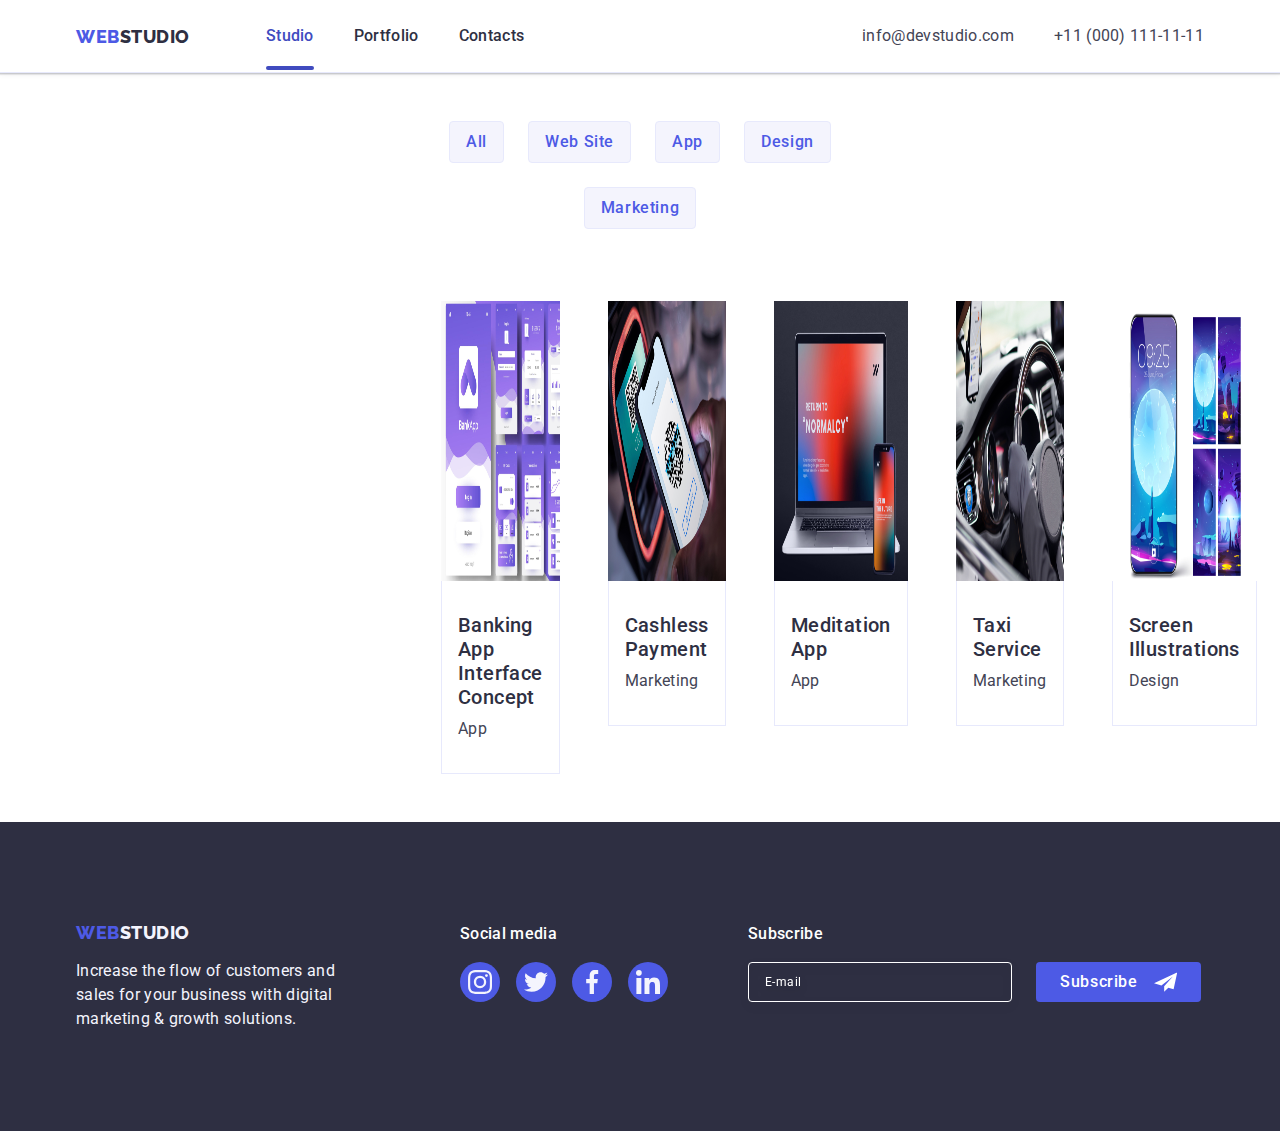
==== commit cffb5bcc: "mobile portfolio" ====
--- a/portfolio.html
+++ b/portfolio.html
@@ -162,15 +162,17 @@
         <div class="container portfolio-container">
           <h1 class="visually-hidden">/</h1>
           <ul class="btn-list list">
-            <li class="btn-item">
-              <button class="button-portfolio" type="button">All</button>
-            </li>
-            <li class="btn-item">
-              <button class="button-portfolio" type="button">Web Site</button>
-            </li>
-            <li class="btn-item">
-              <button class="button-portfolio" type="button">App</button>
-            </li>
+            <div class="btn-portfolio">
+              <li class="btn-item">
+                <button class="button-portfolio" type="button">All</button>
+              </li>
+              <li class="btn-item">
+                <button class="button-portfolio" type="button">Web Site</button>
+              </li>
+              <li class="btn-item">
+                <button class="button-portfolio" type="button">App</button>
+              </li>
+            </div>
             <li class="btn-item">
               <button class="button-portfolio" type="button">Design</button>
             </li>
@@ -183,9 +185,9 @@
               <a class="portfolio-link link" href="">
                 <div class="portfolio-block">
                   <img
-                    src="./images/portfolio/pbanking1.jpg"
-                    width="360"
-                    height="300"
+                    src="./images/portfolio/appx.jpg"
+                    width="396"
+                    height="280"
                     alt="Banking App Interface Concept"
                   />
                   <p class="portfolio-cover-text">
@@ -204,9 +206,9 @@
               <a class="portfolio-link link" href="">
                 <div class="portfolio-block">
                   <img
-                    src="./images/portfolio/ppayment2.jpg"
-                    width="360"
-                    height="300"
+                    src="./images/portfolio/paymants.jpg"
+                    width="396"
+                    height="280"
                     alt="Cashless Payment"
                   />
                   <p class="portfolio-cover-text">
@@ -225,9 +227,9 @@
               <a class="portfolio-link link" href="">
                 <div class="portfolio-block">
                   <img
-                    src="./images/portfolio/pmeditation3.jpg"
-                    width="360"
-                    height="300"
+                    src="./images/portfolio//meditations.jpg"
+                    width="396"
+                    height="280"
                     alt="Meditation App"
                   />
                   <p class="portfolio-cover-text">
@@ -246,9 +248,9 @@
               <a class="portfolio-link link" href="">
                 <div class="portfolio-block">
                   <img
-                    src="./images/portfolio/ptaxi4.jpg"
-                    width="360"
-                    height="300"
+                    src="./images/portfolio/taxis.jpg"
+                    width="396"
+                    height="280"
                     alt="Taxi Service"
                   />
                   <p class="portfolio-cover-text">
@@ -267,9 +269,9 @@
               <a class="portfolio-link link" href="">
                 <div class="portfolio-block">
                   <img
-                    src="./images/portfolio/pscreen5.jpg"
-                    width="360"
-                    height="300"
+                    src="./images/portfolio/screens.jpg"
+                    width="396"
+                    height="280"
                     alt="Screen Illustrations"
                   />
                   <p class="portfolio-cover-text">
@@ -288,9 +290,9 @@
               <a class="portfolio-link link" href="">
                 <div class="portfolio-block">
                   <img
-                    src="./images/portfolio/pcourses6.jpg"
-                    width="360"
-                    height="300"
+                    src="./images/portfolio/courses.jpg"
+                    width="396"
+                    height="280"
                     alt="Online Courses"
                   />
                   <p class="portfolio-cover-text">
@@ -309,9 +311,9 @@
               <a class="portfolio-link link" href="">
                 <div class="portfolio-block">
                   <img
-                    src="./images/portfolio/pstories7.jpg"
-                    width="360"
-                    height="300"
+                    src="./images/portfolio/instagrams.jpg"
+                    width="396"
+                    height="280"
                     alt="Instagram Stories Concept"
                   />
                   <p class="portfolio-cover-text">
@@ -330,9 +332,9 @@
               <a class="portfolio-link link" href="">
                 <div class="portfolio-block">
                   <img
-                    src="./images/portfolio/porganic8.jpg"
-                    width="360"
-                    height="300"
+                    src="./images/portfolio/organics.jpg"
+                    width="396"
+                    height="280"
                     alt="Organic Food"
                   />
                   <p class="portfolio-cover-text">
@@ -351,9 +353,9 @@
               <a class="portfolio-link link" href="">
                 <div class="portfolio-block">
                   <img
-                    src="./images/portfolio/pcoffee9.jpg"
-                    width="360"
-                    height="300"
+                    src="./images/portfolio/coffes.jpg"
+                    width="396"
+                    height="280"
                     alt="Fresh Coffee"
                   />
                   <p class="portfolio-cover-text">
--- a/css/styles.css
+++ b/css/styles.css
@@ -54,7 +54,7 @@
 }
 
 .container {
-  width: 100%;
+  max-width: 428px;
   padding: 0 15px;
   margin: 0 auto;
 }
@@ -67,14 +67,13 @@
 } */
 /* -------------------------HEADER----------------- */
 .head-container {
-  width: 100%;
+  max-width: 428px;
   display: flex;
   align-items: center;
   flex-grow: 1;
   margin: 0 auto;
 }
 .header {
-  max-width: 428px;
   border-bottom: 1px solid var(--button);
   box-shadow: 0px 2px 1px rgba(46, 47, 66, 0.08),
     0px 1px 1px rgba(46, 47, 66, 0.16), 0px 1px 6px rgba(46, 47, 66, 0.08);
@@ -254,7 +253,7 @@
 }
 .mob-link-tel {
   font-weight: 700;
-  font-size: 36px;
+  font-size: 26px;
   line-height: 1.11;
   letter-spacing: 0.02em;
   text-transform: capitalize;
@@ -273,8 +272,7 @@
   margin-left: 16px;
   margin-bottom: 16px;
   display: flex;
-  flex-wrap: wrap;
-  gap: 56px;
+  gap: 28px;
 }
 .mob-soc-item {
   min-width: 40px;
@@ -295,7 +293,7 @@
 /* ---------------------------MAIN----------------------- */
 
 .section-main {
-  max-width: 428px;
+  max-width: 1440px;
   background-image: linear-gradient(
       rgba(46, 47, 66, 0.7),
       rgba(46, 47, 66, 0.7)
@@ -351,7 +349,6 @@
 .text-section {
   padding-top: 96px;
   padding-bottom: 96px;
-  max-width: 428px;
   margin: 0 auto;
 }
 .text {
@@ -417,16 +414,10 @@
 /* -----------------------------TEAM------------------------------- */
 
 .team-container {
-  width: 100%;
-  /* padding: 0 82px; */
+  max-width: 428px;
   margin: 0 auto;
-  /* display: flex;
-  flex-wrap: wrap;
-  align-items: flex-start;
-  justify-content: center; */
 }
 .team-section {
-  max-width: 428px;
   padding-bottom: 96px;
   padding-top: 96px;
   background-color: var(--second-color);
@@ -545,7 +536,7 @@
   justify-content: center;
 }
 .cust-item {
-  width: 190px;
+  width: 130px;
   height: 88px;
   border-radius: 4px;
 }
@@ -571,16 +562,16 @@
 
 /* -----------------------------FOOTER--------------------------- */
 .footer-container {
-  width: 100%;
+  max-width: 428px;
   padding: 0 15px;
   display: flex;
   flex-wrap: wrap;
   align-items: flex-start;
   justify-content: center;
+  margin: 0 auto;
 }
 
 .footer {
-  max-width: 428px;
   background-color: var(--color-dark);
   left: 0px;
   top: 2280px;
@@ -724,19 +715,30 @@
 
 /* ------------------------PORTFOLIO--------------------------- */
 .portfolio-section {
-  padding-bottom: 120px;
+  padding-bottom: 48px;
   padding-top: 96px;
+  padding: 48px 0;
+  max-width: 428px;
+  margin: 0 auto;
+}
+.btn-portfolio {
+  display: flex;
+  /* flex-wrap: wrap; */
+  gap: 24px;
+  /* margin-left: 16px;5 */
+  /* flex-basis: calc((100% - 24px) / 2); */
 }
 .btn-list {
   display: flex;
   gap: 24px;
-  flex-direction: row;
-  flex-basis: calc((100% - 24px) / 4);
-  margin-bottom: 72px;
-  margin-left: 271px;
-  justify-content: center;
-  margin-left: auto;
-  margin-right: auto;
+  flex-wrap: wrap;
+  /* flex-direction: row; */
+  /* flex-basis: calc((100% - 24px) / 2); */
+  /* margin-bottom: 72px; */
+  /* margin-left: 271px; */
+  justify-content: center;
+  /* margin-left: auto; */
+  /* margin-right: auto; */
 }
 .btn-item {
   transition: var(--transition), border-color var(--transition),
@@ -753,7 +755,8 @@
   background-color: var(--second-color);
   border: 1px solid var(--button);
   border-radius: 4px;
-  padding: 12px 24px 12px 24px;
+  /* padding: 12px 24px 12px 24px; */
+  padding: 8px 16px;
   box-sizing: border-box;
   transition: color var(--transition), background-color var(--transition),
     border-color var(--transition), box-shadow var(--transition);
@@ -777,8 +780,9 @@
 .portfolio-img {
   display: flex;
   flex-wrap: wrap;
-  column-gap: 24px;
-  row-gap: 48px;
+  gap: 48px;
+  /* column-gap: 24px; */
+  /* row-gap: 48px; */
   margin-top: 72px;
   box-sizing: border-box;
 }
@@ -803,9 +807,10 @@
   margin-bottom: 8px;
 }
 .portfolio-item {
-  width: 360px;
+  /* width: 360px; */
+  width: 396px;
   box-sizing: border-box;
-  width: calc((100% - 48px) / 3);
+  /* width: calc((100% - 48px) / 3); */
 }
 .portfolio-link {
   display: block;
@@ -1066,20 +1071,34 @@
   .modal {
     width: 408px;
   }
+  .mob-menu-soc-item {
+    gap: 56px;
+  }
+  .cust-item {
+    width: 190px;
+  }
+  .mob-link-tel {
+    font-size: 36px;
+  }
+  .portfolio-section {
+    max-width: 428px;
+    margin: 0 auto;
+  }
+  .portfolio-item {
+    width: 396px;
+  }
 }
 @media screen and (min-width: 768px) {
-  /* .container,
+  .container,
   .team-container,
   .footer-container {
-    min-width: unset;
-  } */
+    max-width: 768px;
+  }
 
   .menu-toggle {
     display: none;
   }
-  .header {
-    max-width: 768px;
-  }
+
   .nav-list {
     display: flex;
     margin-left: 120px;
@@ -1094,9 +1113,6 @@
     top: 16px;
     padding: 0 0 0 0;
   }
-  .section-main {
-    max-width: 768px;
-  }
   .title-main {
     font-size: 56px;
     max-width: 496px;
@@ -1107,9 +1123,6 @@
   .button {
     margin-top: 36px;
   }
-  .text-section {
-    max-width: 768px;
-  }
   .text-item,
   .team-item {
     width: calc((100% - 24px) / 2);
@@ -1117,15 +1130,12 @@
   .text-list {
     gap: 72px 24px;
   }
-  .team-section {
-    max-width: 768px;
-  }
   .team-list,
   .cust-list {
     gap: 64px 24px;
   }
   .customers-section {
-    max-width: 768px;
+    max-width: unset;
   }
   .cust-item {
     width: 168px;
@@ -1133,9 +1143,6 @@
 
   .subscribe-input {
     min-width: 264px;
-  }
-  .footer {
-    max-width: 768px;
   }
   .footer-container {
     justify-content: flex-start;
@@ -1165,14 +1172,12 @@
 @media screen and (min-width: 1158px) {
   .container,
   .team-container {
+    max-width: 1158px;
     padding: 0 15px;
     margin: 0 auto;
   }
   .head-container {
     max-width: 1158px;
-  }
-  .header {
-    max-width: unset;
   }
   .nav-list {
     display: flex;
@@ -1189,7 +1194,6 @@
     padding: 24px 0;
   }
   .section-main {
-    max-width: 1440px;
     background-image: linear-gradient(
         rgba(46, 47, 66, 0.7),
         rgba(46, 47, 66, 0.7)
@@ -1212,7 +1216,6 @@
   .text-section {
     padding-top: 120px;
     padding-bottom: 120px;
-    max-width: 1128px;
   }
   .text-list {
     gap: 24px;
@@ -1231,14 +1234,13 @@
   }
   .img-section {
     display: block;
-    max-width: 1128px;
   }
   .team-container {
     padding: none;
     width: unset;
+    max-width: 1440px;
   }
   .team-section {
-    max-width: 1440px;
     padding-top: 120px;
     padding-bottom: 120px;
   }
@@ -1275,7 +1277,6 @@
     gap: unset;
   }
   .footer {
-    max-width: 1440px;
     padding: 100px 0;
   }
   .footer-position {
@@ -1315,4 +1316,10 @@
   .subscribe-input {
     min-width: 264px;
   }
-}
+  .portfolio-img {
+    flex-wrap: nowrap;
+  }
+
+  @media screen and (min-width: 428px) {
+  }
+}
